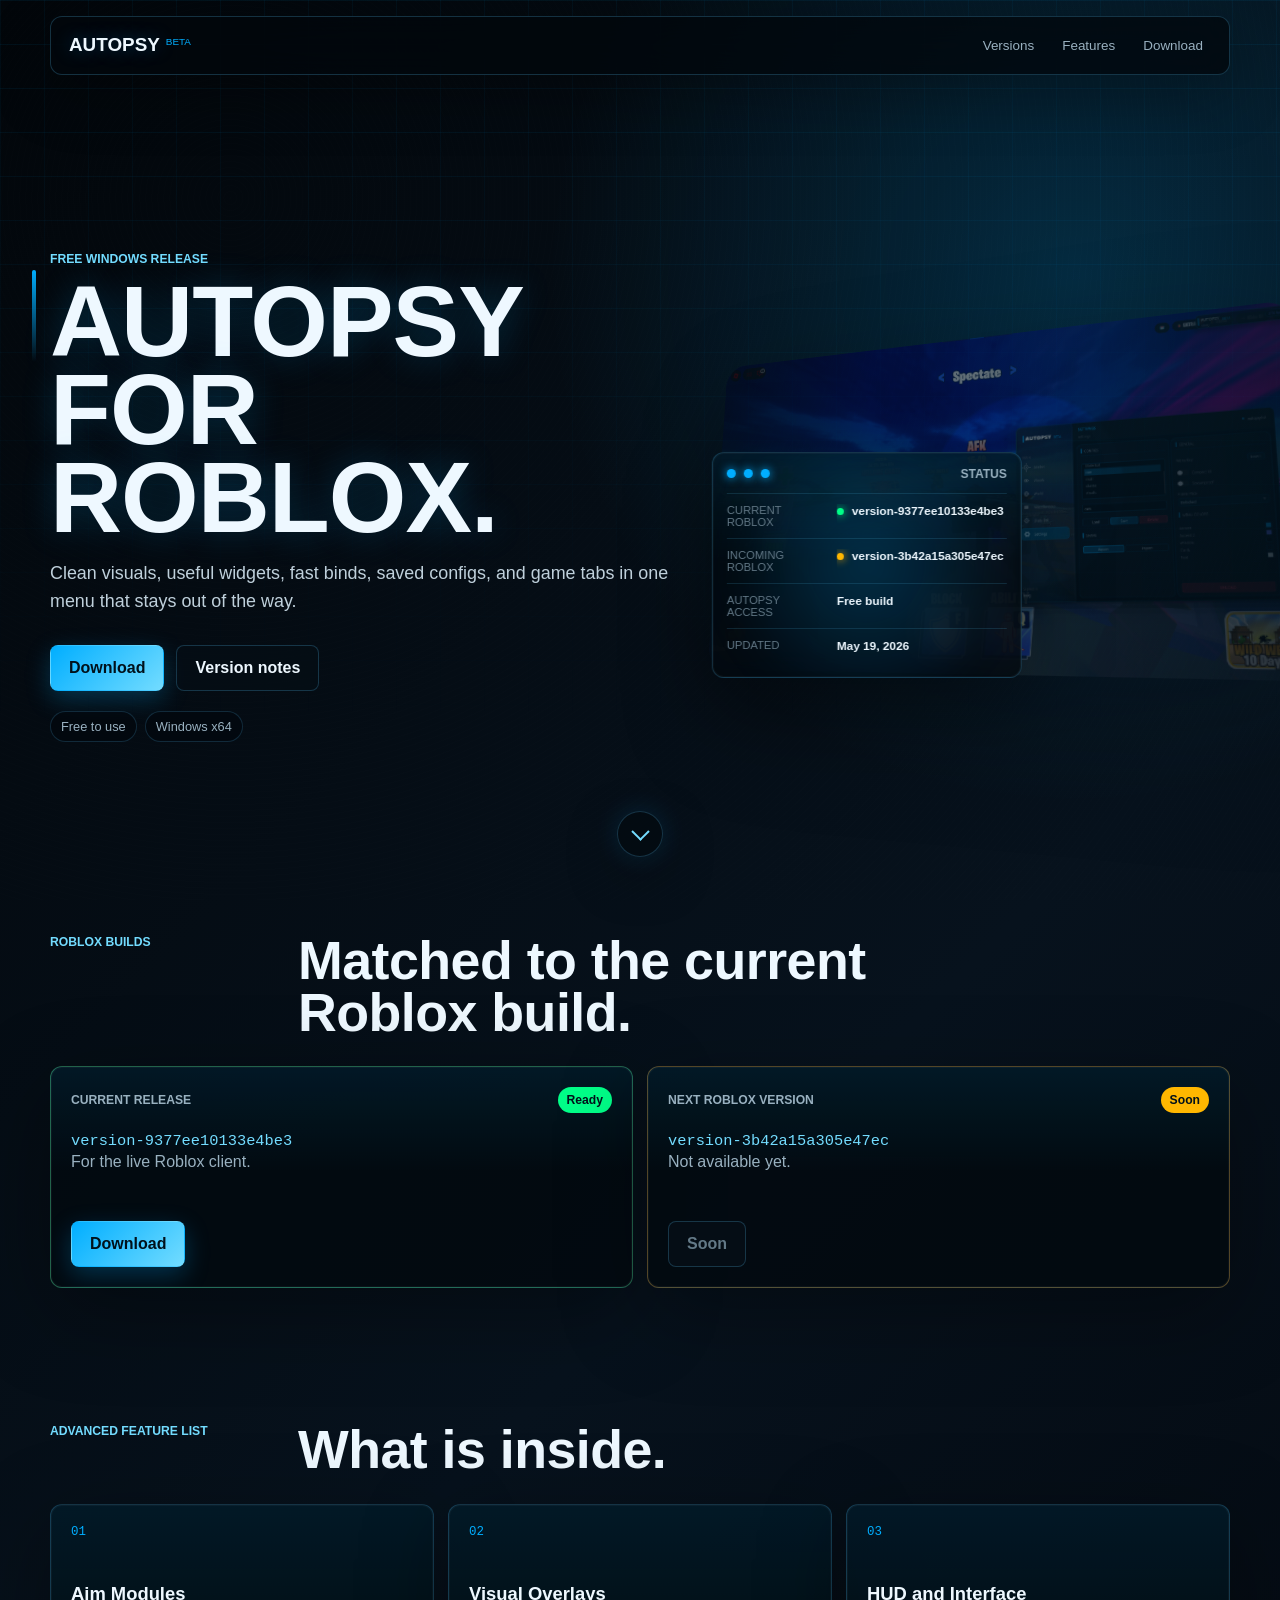
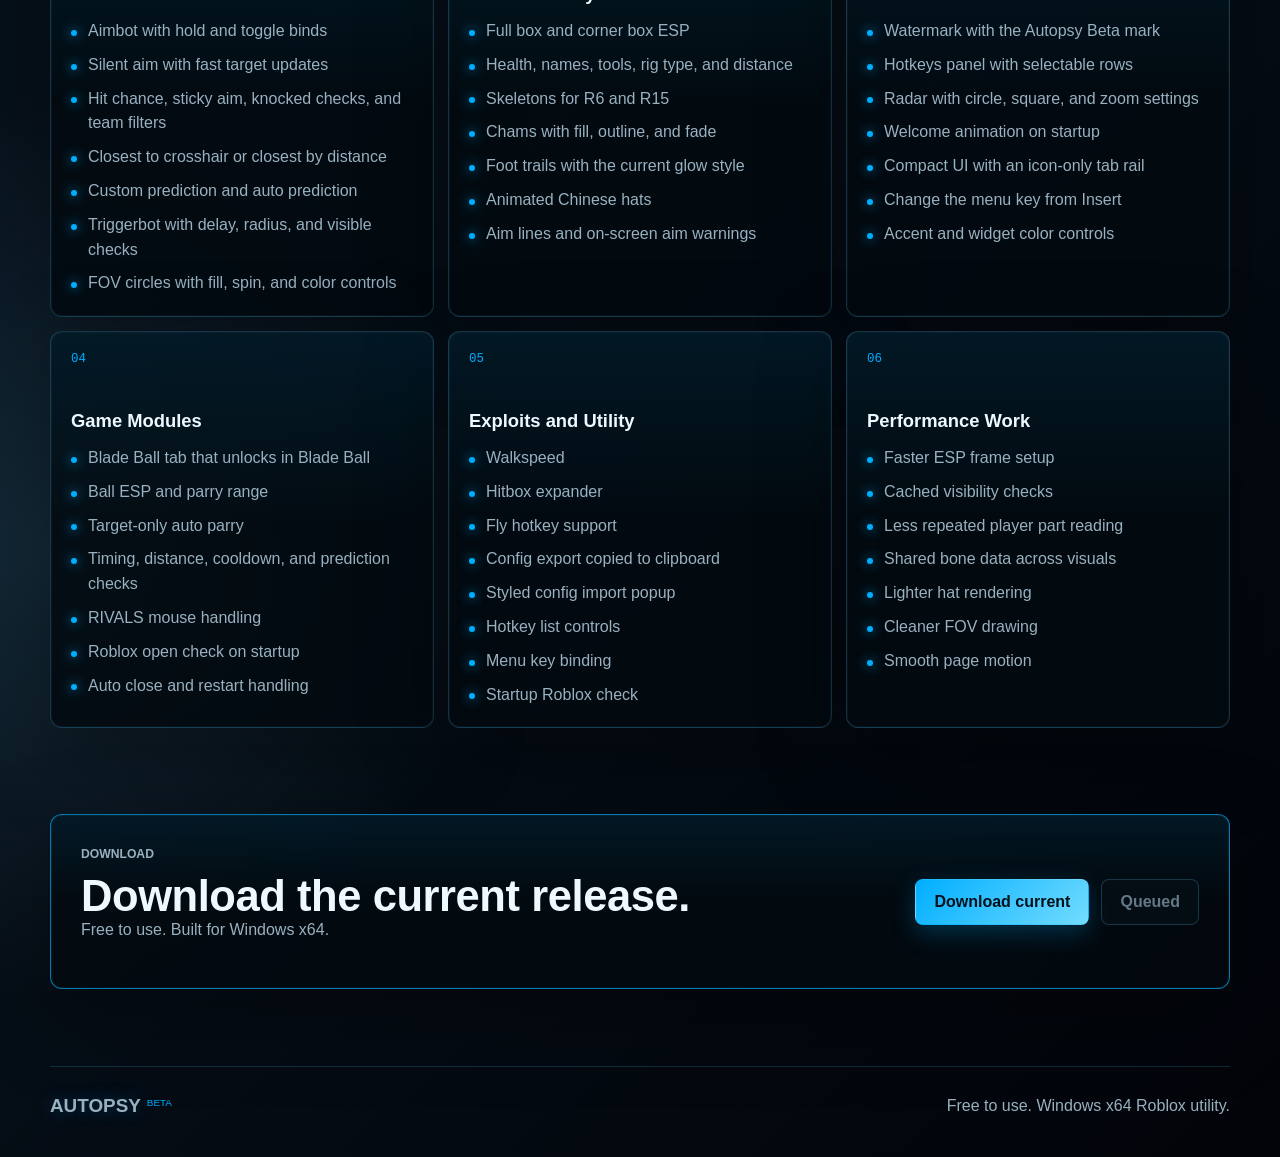
==== index.html @ 2e0f22ae "Add files via upload" ====
<!doctype html>
<html lang="en">
<head>
  <meta charset="utf-8">
  <meta name="viewport" content="width=device-width, initial-scale=1">
  <meta name="description" content="Autopsy Beta is a free Windows Roblox tool with visuals, HUD widgets, aim settings, configs, hotkeys, and game tabs.">
  <title>Autopsy Beta</title>
  <link rel="stylesheet" href="style.css">
</head>
<body>
  <div class="scene-grid" aria-hidden="true"></div>
  <div class="grain" aria-hidden="true"></div>

  <header class="site-header">
    <a class="brand" href="#top" aria-label="Autopsy home">
      <span class="brand-main">AUTOPSY</span>
      <span class="brand-beta">BETA</span>
    </a>
    <nav aria-label="Primary navigation">
      <a href="#versions">Versions</a>
      <a href="#features">Features</a>
      <a href="#versions">Download</a>
    </nav>
  </header>

  <main id="top">
    <section class="hero">
      <div class="hero-copy reveal">
        <p class="eyebrow">free windows release</p>
        <h1>Autopsy for Roblox.</h1>
        <p class="lead">
          Clean visuals, useful widgets, fast binds, saved configs, and game tabs
          in one menu that stays out of the way.
        </p>
        <div class="hero-actions" id="download">
          <a class="button primary" href="#versions">Download</a>
          <a class="button ghost" href="#versions">Version notes</a>
        </div>
        <div class="micro-stats" aria-label="Highlights">
          <span>Free to use</span>
          <span>Windows x64</span>
        </div>
      </div>

      <div class="hero-stage reveal">
        <div class="screenshot-card" aria-hidden="true"></div>

        <aside class="console" aria-label="Autopsy status">
          <div class="console-top">
            <span></span><span></span><span></span>
            <strong>status</strong>
          </div>

          <dl class="status-list">
            <div>
              <dt>Current Roblox</dt>
              <dd id="liveHash">version-9377ee10133e4be3</dd>
            </div>
            <div>
              <dt>Incoming Roblox</dt>
              <dd id="incomingHash">version-3b42a15a305e47ec</dd>
            </div>
            <div>
              <dt>Autopsy access</dt>
              <dd>Free build</dd>
            </div>
            <div>
              <dt>Updated</dt>
              <dd id="updatedAt">May 19, 2026</dd>
            </div>
          </dl>
        </aside>
      </div>
      <a class="scroll-cue" href="#features" aria-label="Scroll to features">
        <span></span>
      </a>
    </section>

    <section class="version-section reveal" id="versions" aria-labelledby="version-title">
      <div class="section-kicker">
        <p class="eyebrow">roblox builds</p>
        <h2 id="version-title">Matched to the current Roblox build.</h2>
      </div>
      <div class="version-grid" id="versionGrid" aria-live="polite"></div>
    </section>

    <section class="feature-section" id="features" aria-labelledby="features-title">
      <div class="section-kicker reveal">
        <p class="eyebrow">advanced feature list</p>
        <h2 id="features-title">What is inside.</h2>
      </div>
      <div class="feature-matrix" id="featureMatrix"></div>
    </section>

    <section class="download-panel reveal">
      <div>
        <p class="eyebrow">download</p>
        <h2>Download the current release.</h2>
        <p>
          Free to use. Built for Windows x64.
        </p>
      </div>
      <div class="download-actions">
        <a class="button primary" data-download="live" href="/downloads/version-9377ee10133e4be3" download>Download current</a>
        <a class="button disabled" data-download="incoming" href="/downloads/version-3b42a15a305e47ec.exe" aria-disabled="true">Queued</a>
      </div>
    </section>
  </main>

  <footer>
    <span><strong>AUTOPSY</strong> <small>BETA</small></span>
    <span>Free to use. Windows x64 Roblox utility.</span>
  </footer>

  <script src="script.js"></script>
</body>
</html>
---- style.css ----
:root {
  --bg: #02060a;
  --panel: rgba(3, 10, 16, 0.86);
  --panel-strong: rgba(4, 13, 22, 0.96);
  --panel-soft: rgba(8, 20, 31, 0.68);
  --line: rgba(87, 201, 255, 0.22);
  --line-strong: rgba(0, 174, 255, 0.68);
  --text: #eef8ff;
  --muted: #99b1c0;
  --dim: #637987;
  --accent: #00aeff;
  --accent-hot: #73dcff;
  --success: #00ff88;
  --warning: #ffb700;
  --shadow: rgba(0, 174, 255, 0.35);
  --font: "Trebuchet MS", "Segoe UI", sans-serif;
  --mono: Consolas, "Courier New", monospace;
  --max: 1180px;
  --radius: 12px;
  --ease: cubic-bezier(0.16, 1, 0.3, 1);
  --ease-spring: cubic-bezier(0.34, 1.56, 0.64, 1);
}

* {
  box-sizing: border-box;
}

html {
  scroll-behavior: smooth;
  scrollbar-width: thin;
  scrollbar-color: var(--panel-soft) var(--bg);
}

/* Custom scrollbar */
::-webkit-scrollbar {
  width: 10px;
  height: 10px;
}

::-webkit-scrollbar-track {
  background: var(--bg);
  border-left: 1px solid var(--line);
}

::-webkit-scrollbar-thumb {
  background: var(--panel-soft);
  border: 2px solid var(--bg);
  border-radius: 999px;
  transition: background 0.3s var(--ease);
}

::-webkit-scrollbar-thumb:hover {
  background: var(--accent);
}

body {
  min-height: 100vh;
  margin: 0;
  color: var(--text);
  background:
    radial-gradient(circle at 84% 10%, rgba(0, 174, 255, 0.18), transparent 33rem),
    radial-gradient(circle at 4% 78%, rgba(115, 220, 255, 0.12), transparent 28rem),
  linear-gradient(135deg, #02060a 0%, #07121d 48%, #020409 100%);
  font-family: var(--font);
  overflow-x: hidden;
  opacity: 0;
  transition: opacity .7s var(--ease);
}

body.loaded {
  opacity: 1;
}

.scene-grid,
.grain {
  position: fixed;
  inset: 0;
  pointer-events: none;
}

.scene-grid {
  background-image:
    linear-gradient(rgba(0, 174, 255, 0.07) 1px, transparent 1px),
    linear-gradient(90deg, rgba(0, 174, 255, 0.05) 1px, transparent 1px);
  background-size: 44px 44px;
  mask-image: linear-gradient(to bottom, black, transparent 82%);
}

.grain {
  opacity: 0.16;
  background-image: repeating-radial-gradient(circle at 18% 22%, rgba(255,255,255,.12) 0 1px, transparent 1px 6px);
  mix-blend-mode: overlay;
}

a {
  color: inherit;
  text-decoration: none;
}

.site-header {
  position: sticky;
  top: 14px;
  z-index: 20;
  display: flex;
  align-items: center;
  justify-content: space-between;
  width: min(var(--max), calc(100% - 32px));
  margin: 16px auto 0;
  padding: 12px 14px 12px 18px;
  border: 1px solid var(--line);
  border-radius: var(--radius);
  background: rgba(2, 7, 12, 0.78);
  backdrop-filter: blur(18px);
  box-shadow: 0 18px 60px rgba(0, 0, 0, 0.30);
  opacity: 0;
  transform: translate3d(0, -10px, 0);
  animation: pageDrop .7s var(--ease) .08s forwards;
  will-change: transform, opacity;
  transition: padding 0.3s var(--ease), background 0.3s var(--ease), border-color 0.3s var(--ease), box-shadow 0.3s var(--ease);
}

.site-header.scrolled {
  background: rgba(2, 7, 12, 0.94);
  border-color: rgba(0, 174, 255, 0.38);
  box-shadow: 0 8px 32px rgba(0, 0, 0, 0.5), 0 0 15px rgba(0, 174, 255, 0.1);
  padding: 8px 14px 8px 18px;
}

.brand,
.console-logo,
footer span:first-child {
  display: inline-flex;
  align-items: flex-start;
  gap: 6px;
  font-weight: 900;
}

.brand-main,
footer strong {
  font-size: 1.18rem;
  line-height: 1;
  letter-spacing: 0;
  text-shadow: 0 0 18px rgba(0, 174, 255, 0.34);
}

.brand-beta,
footer small {
  color: var(--accent);
  font-size: 0.62rem;
  font-weight: 500;
  line-height: 0.9;
  transform: translateY(2px);
}

nav {
  display: flex;
  gap: 4px;
}

nav a {
  color: var(--muted);
  padding: 9px 12px;
  border-radius: 8px;
  font-size: 0.84rem;
  transition: color .18s ease, background .18s ease;
}

nav a:hover {
  color: var(--text);
  background: rgba(0, 174, 255, 0.11);
}

main {
  width: min(var(--max), calc(100% - 32px));
  margin: 0 auto;
}

.hero {
  min-height: calc(100vh - 90px);
  display: grid;
  grid-template-columns: 1.15fr 0.85fr;
  gap: clamp(24px, 4vw, 48px);
  align-items: center;
  padding: clamp(38px, 6vw, 70px) 0 36px;
  position: relative;
}

.hero-copy {
  position: relative;
  z-index: 5;
}

.hero-copy::before {
  content: "";
  position: absolute;
  left: -18px;
  top: 18px;
  width: 4px;
  height: 92px;
  border-radius: 4px;
  background: linear-gradient(var(--accent), transparent);
}

.eyebrow {
  margin: 0 0 12px;
  color: var(--accent-hot);
  font-size: 0.76rem;
  font-weight: 800;
  text-transform: uppercase;
}

h1,
h2,
h3,
p {
  margin-top: 0;
}

h1 {
  max-width: 850px;
  margin-bottom: 18px;
  font-size: clamp(2.8rem, 7.8vw, 7.5rem);
  line-height: 0.88;
  letter-spacing: -0.01em;
  text-transform: uppercase;
  text-shadow: 0 0 34px rgba(0, 174, 255, 0.22);
}

h2 {
  max-width: 760px;
  margin-bottom: 0;
  font-size: clamp(1.8rem, 4.2vw, 3.8rem);
  line-height: 0.96;
  letter-spacing: -0.01em;
}

h3 {
  margin-bottom: 14px;
  font-size: 1.15rem;
}

.lead {
  max-width: 650px;
  color: #bfd0db;
  font-size: clamp(1rem, 1.4vw, 1.25rem);
  line-height: 1.56;
}

.hero-actions,
.download-actions {
  display: flex;
  flex-wrap: wrap;
  gap: 12px;
}

.hero-actions {
  margin-top: 30px;
}

.button {
  display: inline-flex;
  align-items: center;
  justify-content: center;
  min-height: 46px;
  padding: 0 18px;
  border: 1px solid var(--line);
  border-radius: 8px;
  font-weight: 900;
  white-space: nowrap;
  transition: transform 0.25s var(--ease), border-color 0.25s var(--ease), background 0.25s var(--ease), box-shadow 0.25s var(--ease);
}

.button:hover {
  transform: translateY(-3px) scale(1.02);
}

.button:active {
  transform: translateY(-1px) scale(0.98);
}

.button.primary {
  color: #00111b;
  background: linear-gradient(135deg, var(--accent), var(--accent-hot));
  border-color: transparent;
  box-shadow: 0 8px 24px rgba(0, 174, 255, 0.25);
}

.button.primary:hover {
  box-shadow: 0 12px 30px rgba(0, 174, 255, 0.45);
}

.button.ghost {
  color: var(--text);
  background: rgba(5, 14, 22, 0.66);
}

.button.ghost:hover {
  background: rgba(0, 174, 255, 0.12);
  border-color: var(--line-strong);
}

.button.disabled {
  color: var(--dim);
  background: rgba(8, 16, 24, 0.74);
  cursor: not-allowed;
  pointer-events: none;
}

.micro-stats {
  display: flex;
  flex-wrap: wrap;
  gap: 8px;
  margin-top: 20px;
}

.micro-stats span {
  padding: 7px 10px;
  border: 1px solid rgba(87, 201, 255, 0.18);
  border-radius: 999px;
  color: var(--muted);
  background: rgba(2, 8, 14, 0.62);
  font-size: 0.8rem;
}

.console,
.version-card,
.feature-card,
.download-panel {
  border: 1px solid var(--line);
  border-radius: var(--radius);
  background:
    linear-gradient(180deg, rgba(0, 174, 255, 0.09), transparent 48%),
    var(--panel);
  box-shadow: 0 24px 86px rgba(0, 0, 0, 0.34), inset 0 0 0 1px rgba(255,255,255,.035);
  position: relative;
  overflow: hidden;
}

.console::after,
.version-card::after,
.feature-card::after,
.download-panel::after {
  content: "";
  position: absolute;
  inset: 0;
  pointer-events: none;
  background: linear-gradient(115deg, transparent 0%, rgba(115, 220, 255, .11) 42%, transparent 58%);
  transform: translateX(-120%);
  transition: transform .9s var(--ease);
}

.console:hover::after,
.version-card:hover::after,
.feature-card:hover::after,
.download-panel:hover::after {
  transform: translateX(120%);
}

.download-panel:hover {
  border-color: var(--line-strong);
  transform: translate3d(0, -3px, 0);
}

.hero-stage {
  position: relative;
  width: min(100%, 680px);
  aspect-ratio: 16 / 9;
  min-height: 0;
  justify-self: end;
  display: grid;
  place-items: center;
  perspective: 1500px;
}

.screenshot-card {
  position: absolute;
  width: 125%;
  height: 125%;
  left: -20%;
  top: -12.5%;
  border-radius: 24px;
  overflow: hidden;
  background:
    linear-gradient(90deg, rgba(2, 8, 14, .38), rgba(2, 8, 14, .06), rgba(2, 8, 14, .54)),
    url("preview.png") center / cover no-repeat;
  box-shadow: 0 34px 110px rgba(0, 0, 0, .38);
  opacity: 0.58;
  filter: saturate(1.05) contrast(1.02);
  transform: perspective(1500px) rotateY(-18deg) rotateX(10deg) rotateZ(-3deg) translate3d(4%, 1%, 0);
  transition: transform 0.8s var(--ease), opacity 0.8s var(--ease), filter 0.8s var(--ease);
}

.hero-stage:hover .screenshot-card {
  transform: perspective(1500px) rotateY(-14deg) rotateX(7deg) rotateZ(-2deg) translate3d(5%, 0, 0) scale(1.03);
  opacity: 0.88;
  filter: saturate(1.15) contrast(1.08);
}

.screenshot-card::before {
  content: "";
  position: absolute;
  inset: 0;
  background:
    linear-gradient(90deg, rgba(2, 8, 14, .60), transparent 30%, rgba(2, 8, 14, .30)),
    radial-gradient(circle at 58% 48%, transparent 0 24%, rgba(0, 0, 0, .20) 25% 100%);
}

.console {
  position: relative;
  z-index: 2;
  padding: 14px;
  width: min(310px, 85%);
  backdrop-filter: blur(14px);
  align-self: end;
  justify-self: start;
  transform: translate3d(-12%, 45px, 0);
  transition: border-color 0.3s var(--ease), transform 0.3s var(--ease), box-shadow 0.3s var(--ease);
}

.console:hover {
  border-color: var(--line-strong);
  transform: translate3d(-12%, 39px, 0) scale(1.01);
  box-shadow: 0 28px 90px rgba(0, 174, 255, 0.15), inset 0 0 0 1px rgba(255,255,255,.05);
}

.console::before {
  content: "";
  position: absolute;
  inset: -26px;
  z-index: -1;
  border-radius: 28px;
  background: radial-gradient(circle, rgba(0, 174, 255, 0.22), transparent 64%);
  filter: blur(20px);
}

.console-top {
  display: flex;
  align-items: center;
  gap: 8px;
  margin-bottom: 12px;
}

.console-top span {
  width: 9px;
  height: 9px;
  border-radius: 50%;
  background: var(--accent);
  box-shadow: 0 0 10px var(--accent);
}

.console-top span:nth-child(1) {
  animation: ledPulse 2s infinite ease-in-out;
}
.console-top span:nth-child(2) {
  animation: ledPulse 2s infinite ease-in-out 0.3s;
}
.console-top span:nth-child(3) {
  animation: ledPulse 2s infinite ease-in-out 0.6s;
}

@keyframes ledPulse {
  0%, 100% {
    opacity: 0.4;
    box-shadow: 0 0 4px var(--accent);
  }
  50% {
    opacity: 1;
    box-shadow: 0 0 12px var(--accent);
  }
}

#liveHash::before {
  content: "";
  display: inline-block;
  width: 7px;
  height: 7px;
  margin-right: 8px;
  border-radius: 50%;
  background: var(--success);
  box-shadow: 0 0 8px var(--success);
  vertical-align: middle;
  animation: successPulse 1.6s infinite ease-in-out;
}

@keyframes successPulse {
  0%, 100% {
    opacity: 0.5;
    transform: scale(0.9);
  }
  50% {
    opacity: 1;
    transform: scale(1.2);
  }
}

#incomingHash::before {
  content: "";
  display: inline-block;
  width: 7px;
  height: 7px;
  margin-right: 8px;
  border-radius: 50%;
  background: var(--warning);
  box-shadow: 0 0 8px var(--warning);
  vertical-align: middle;
  animation: warningPulse 2s infinite ease-in-out;
}

@keyframes warningPulse {
  0%, 100% {
    opacity: 0.6;
    transform: scale(0.95);
  }
  50% {
    opacity: 1;
    transform: scale(1.1);
  }
}

.console-top strong {
  margin-left: auto;
  color: var(--muted);
  font-size: 0.75rem;
  text-transform: uppercase;
}

.console-logo {
  margin-bottom: 18px;
  transform: scale(1.35);
  transform-origin: left top;
}

.status-list {
  margin: 0;
}

.status-list div {
  display: grid;
  grid-template-columns: 100px minmax(0, 1fr);
  gap: 10px;
  padding: 10px 0;
  border-top: 1px solid rgba(87, 201, 255, 0.14);
}

dt {
  color: var(--dim);
  font-size: 0.70rem;
  text-transform: uppercase;
}

dd {
  min-width: 0;
  margin: 0;
  color: var(--text);
  font-weight: 800;
  font-size: 0.74rem;
  overflow: hidden;
  text-overflow: ellipsis;
  white-space: nowrap;
}

.section-kicker {
  display: grid;
  grid-template-columns: 220px minmax(0, 1fr);
  gap: 28px;
  align-items: start;
  margin-bottom: 28px;
}

.version-section,
.feature-section {
  scroll-margin-top: 110px;
  padding: 50px 0 86px;
}

.scroll-cue {
  position: absolute;
  left: 50%;
  bottom: 28px;
  z-index: 4;
  width: 46px;
  height: 46px;
  display: grid;
  place-items: center;
  border: 1px solid var(--line);
  border-radius: 999px;
  background: rgba(3, 10, 16, .72);
  box-shadow: 0 18px 52px rgba(0, 0, 0, .34), 0 0 28px rgba(0, 174, 255, .16);
  transform: translate3d(-50%, 0, 0);
  transition: transform 0.4s var(--ease), border-color 0.25s var(--ease), background 0.25s var(--ease), opacity 0.4s var(--ease), visibility 0.4s var(--ease);
  animation: cueFloat 1.8s var(--ease) infinite;
}

.scroll-cue.hidden {
  opacity: 0;
  visibility: hidden;
  transform: translate3d(-50%, 20px, 0);
  pointer-events: none;
}

.scroll-cue:hover {
  border-color: var(--line-strong);
  background: rgba(0, 174, 255, .12);
}

.scroll-cue span {
  width: 13px;
  height: 13px;
  border-right: 2px solid var(--accent-hot);
  border-bottom: 2px solid var(--accent-hot);
  transform: rotate(45deg) translate(-2px, -2px);
}

.version-grid {
  display: grid;
  grid-template-columns: repeat(2, minmax(0, 1fr));
  gap: 14px;
}

.version-card {
  min-width: 0;
  padding: 20px;
}

.version-card.is-live {
  border-color: rgba(93, 255, 177, 0.36);
}

.version-card.is-pending {
  border-color: rgba(255, 200, 87, 0.32);
}

.version-head {
  display: flex;
  align-items: center;
  justify-content: space-between;
  gap: 12px;
  margin-bottom: 18px;
}

.version-head span {
  color: var(--muted);
  text-transform: uppercase;
  font-size: 0.76rem;
  font-weight: 800;
}

.version-head strong {
  padding: 6px 9px;
  border-radius: 999px;
  color: #00111b;
  background: var(--success);
  font-size: 0.76rem;
}

.is-pending .version-head strong {
  background: var(--warning);
}

code {
  display: inline-block;
  max-width: 100%;
  color: var(--accent-hot);
  font-family: var(--mono);
  font-size: clamp(0.78rem, 1.4vw, 0.96rem);
  overflow-wrap: anywhere;
}

.version-card p,
.feature-card li,
.download-panel p {
  color: var(--muted);
  line-height: 1.55;
}

.version-card .button {
  margin-top: 30px;
}

.feature-matrix {
  display: grid;
  grid-template-columns: repeat(3, minmax(0, 1fr));
  gap: 14px;
}

.feature-card {
  min-height: 360px;
  padding: 20px;
}

.feature-card:hover,
.version-card:hover {
  border-color: var(--line-strong);
  transform: translateY(-8px) scale(1.01);
  background:
    linear-gradient(180deg, rgba(0, 174, 255, 0.14), transparent 52%),
    var(--panel-strong);
  box-shadow: 0 20px 40px rgba(0, 0, 0, 0.4), 0 0 30px rgba(0, 174, 255, 0.12);
  transition: transform 0.3s var(--ease), border-color 0.3s var(--ease), background 0.3s var(--ease), box-shadow 0.3s var(--ease);
}

.card-index {
  display: block;
  margin-bottom: 44px;
  color: var(--accent);
  font-family: var(--mono);
  font-size: 0.78rem;
  transition: color 0.3s var(--ease), transform 0.3s var(--ease);
}

.feature-card:hover .card-index,
.version-card:hover .card-index {
  color: var(--accent-hot);
  transform: scale(1.1) translateX(2px);
}

ul {
  display: grid;
  gap: 9px;
  margin: 0;
  padding: 0;
  list-style: none;
}

li {
  position: relative;
  padding-left: 17px;
  transition: transform 0.25s var(--ease), color 0.25s var(--ease);
}

li:hover {
  transform: translateX(4px);
  color: var(--text);
}

li::before {
  content: "";
  position: absolute;
  left: 0;
  top: 0.68em;
  width: 6px;
  height: 6px;
  border-radius: 50%;
  background: var(--accent);
  box-shadow: 0 0 12px var(--accent);
  transition: background-color 0.25s var(--ease), box-shadow 0.25s var(--ease);
}

li:hover::before {
  background-color: var(--accent-hot);
  box-shadow: 0 0 12px var(--accent-hot);
}

.download-panel {
  display: flex;
  justify-content: space-between;
  gap: 26px;
  align-items: center;
  margin-bottom: 76px;
  padding: clamp(20px, 4vw, 30px);
  border-color: var(--line-strong);
}

.download-panel h2 {
  max-width: 720px;
  font-size: clamp(1.7rem, 3.4vw, 3.2rem);
}

footer {
  display: flex;
  justify-content: space-between;
  gap: 20px;
  width: min(var(--max), calc(100% - 32px));
  margin: 0 auto;
  padding: 30px 0 42px;
  color: var(--muted);
  border-top: 1px solid rgba(87, 201, 255, 0.18);
}

.reveal,
.version-card,
.feature-card {
  opacity: 0;
  transform: translate3d(0, 30px, 0) scale(0.98);
  transition:
    opacity 0.85s var(--ease),
    transform 0.85s var(--ease),
    border-color 0.3s var(--ease),
    background 0.3s var(--ease),
    box-shadow 0.3s var(--ease);
  will-change: transform, opacity;
}

.reveal.is-visible,
.version-card.is-visible,
.feature-card.is-visible {
  opacity: 1;
  transform: translate3d(0, 0, 0) scale(1);
}

@keyframes cueFloat {
  0%, 100% { transform: translate3d(-50%, 0, 0); }
  50% { transform: translate3d(-50%, 8px, 0); }
}

@keyframes pageDrop {
  from {
    opacity: 0;
    transform: translate3d(0, -10px, 0);
  }
  to {
    opacity: 1;
    transform: translate3d(0, 0, 0);
  }
}

@media (prefers-reduced-motion: reduce) {
  html {
    scroll-behavior: auto;
  }

  *,
  *::before,
  *::after {
    transition-duration: .01ms !important;
    animation-duration: .01ms !important;
    animation-iteration-count: 1 !important;
  }
}

@media (max-width: 980px) {
  .site-header {
    flex-direction: row;
    align-items: center;
    padding: 10px 16px;
  }

  .download-panel,
  footer {
    align-items: flex-start;
    flex-direction: column;
  }

  nav {
    width: auto;
    justify-content: flex-end;
    gap: 4px;
  }

  .hero,
  .section-kicker,
  .version-grid {
    grid-template-columns: 1fr;
  }

  .hero {
    min-height: auto;
    gap: 32px;
  }

  .hero-stage {
    justify-self: center;
    width: min(100%, 550px);
    aspect-ratio: auto;
    min-height: 380px;
    margin-top: 30px;
    padding: 20px 0;
  }

  .screenshot-card {
    width: 120%;
    height: 120%;
    left: -15%;
    top: -10%;
    transform: perspective(1500px) rotateY(-12deg) rotateX(8deg) rotateZ(-2deg) translate3d(-1%, 1%, 0);
  }

  .hero-stage:hover .screenshot-card {
    transform: perspective(1500px) rotateY(-8deg) rotateX(5deg) rotateZ(-1deg) translate3d(0%, 0%, 0) scale(1.02);
  }

  .feature-matrix {
    grid-template-columns: repeat(2, minmax(0, 1fr));
  }

  .console {
    align-self: center;
    justify-self: center;
    transform: translate3d(0, 0, 0);
  }

  .console:hover {
    transform: translate3d(0, -6px, 0) scale(1.01);
  }
}

@media (max-width: 660px) {
  main,
  .site-header,
  footer {
    width: min(100% - 22px, var(--max));
  }

  .site-header {
    top: 8px;
    padding: 8px 12px;
  }

  nav a {
    padding: 6px 8px;
    font-size: 0.78rem;
  }

  h1 {
    font-size: clamp(2.4rem, 11vw, 4rem);
  }

  .hero-copy::before {
    left: -11px;
    height: 70px;
  }

  .hero-stage {
    min-height: 320px;
  }

  .screenshot-card {
    width: 110%;
    height: 110%;
    left: -8%;
    top: -5%;
    transform: perspective(1500px) rotateY(-8deg) rotateX(6deg) rotateZ(-1deg) translate3d(0%, 0%, 0);
    opacity: 0.45;
  }

  .hero-stage:hover .screenshot-card {
    transform: perspective(1500px) rotateY(-4deg) rotateX(4deg) rotateZ(0deg) translate3d(0%, 0%, 0) scale(1.02);
    opacity: 0.65;
  }

  .feature-matrix {
    grid-template-columns: 1fr;
  }

  .feature-card {
    min-height: auto;
  }

  .status-list div {
    grid-template-columns: 1fr;
    gap: 5px;
  }

  .button,
  .download-actions,
  .hero-actions {
    width: 100%;
  }

  .download-actions .button,
  .hero-actions .button {
    width: 100%;
  }

  .hero-stage {
    width: 100%;
  }
}
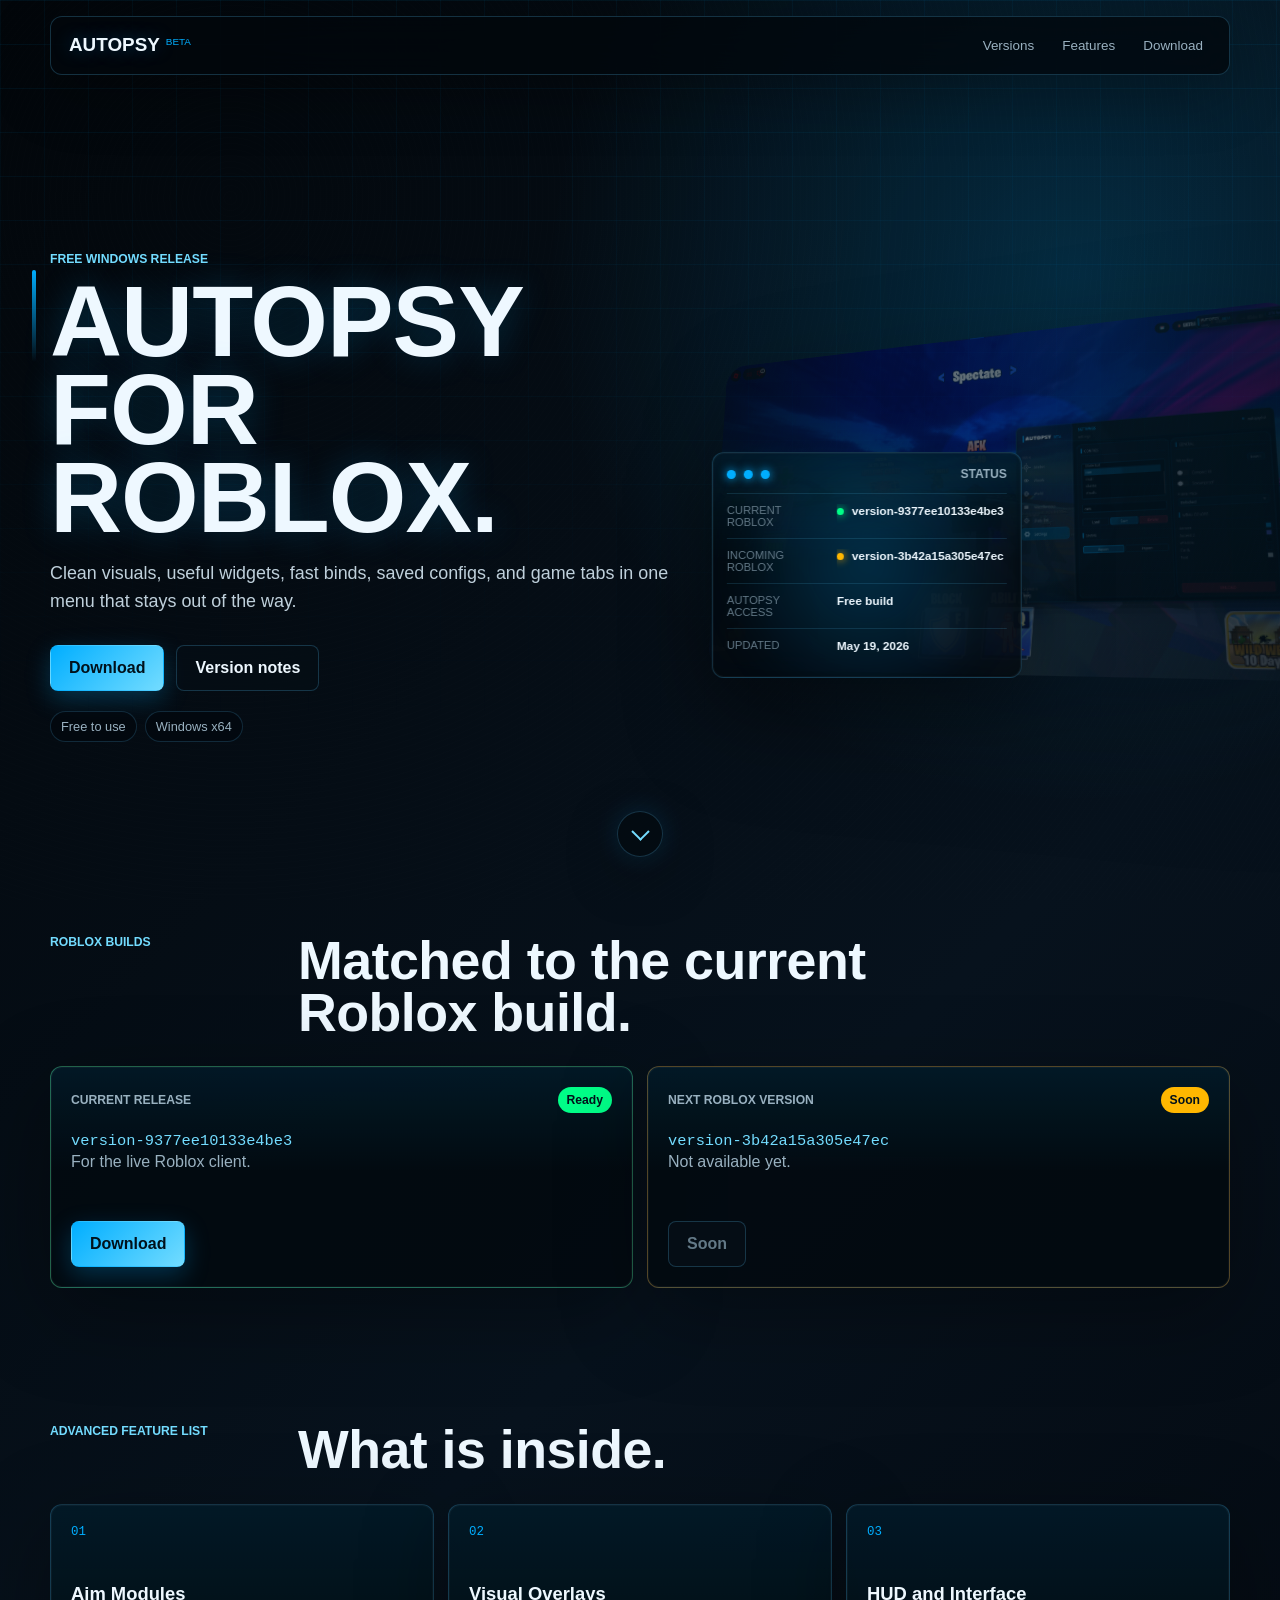
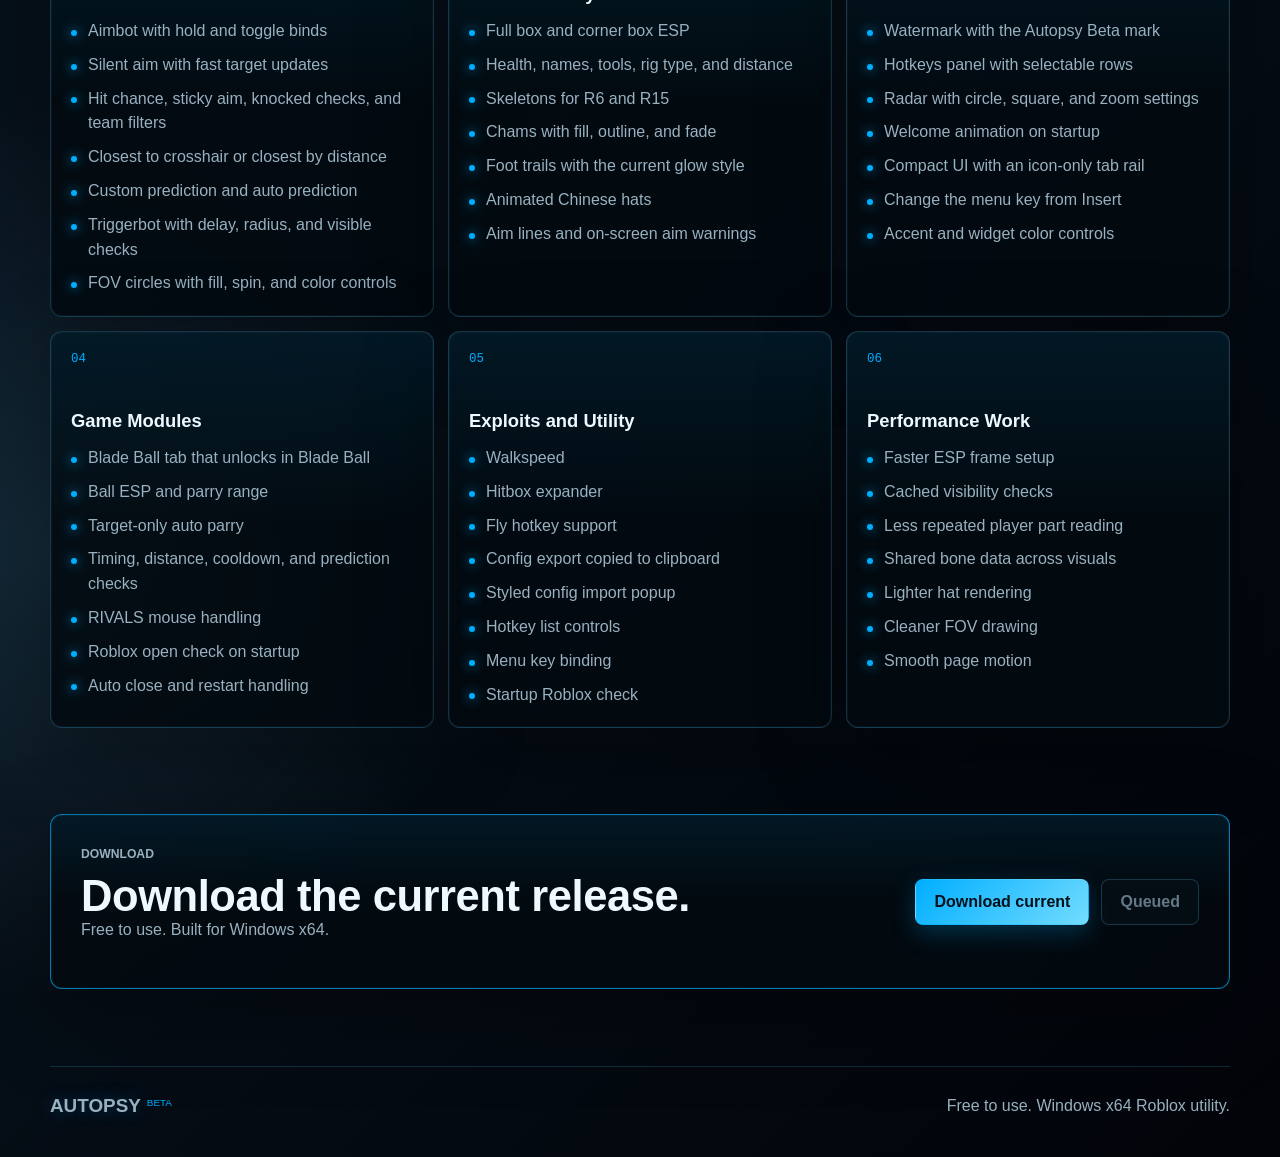
==== commit d56b6c53: "Add files via upload" ====
(no text change in the page or its own stylesheets)
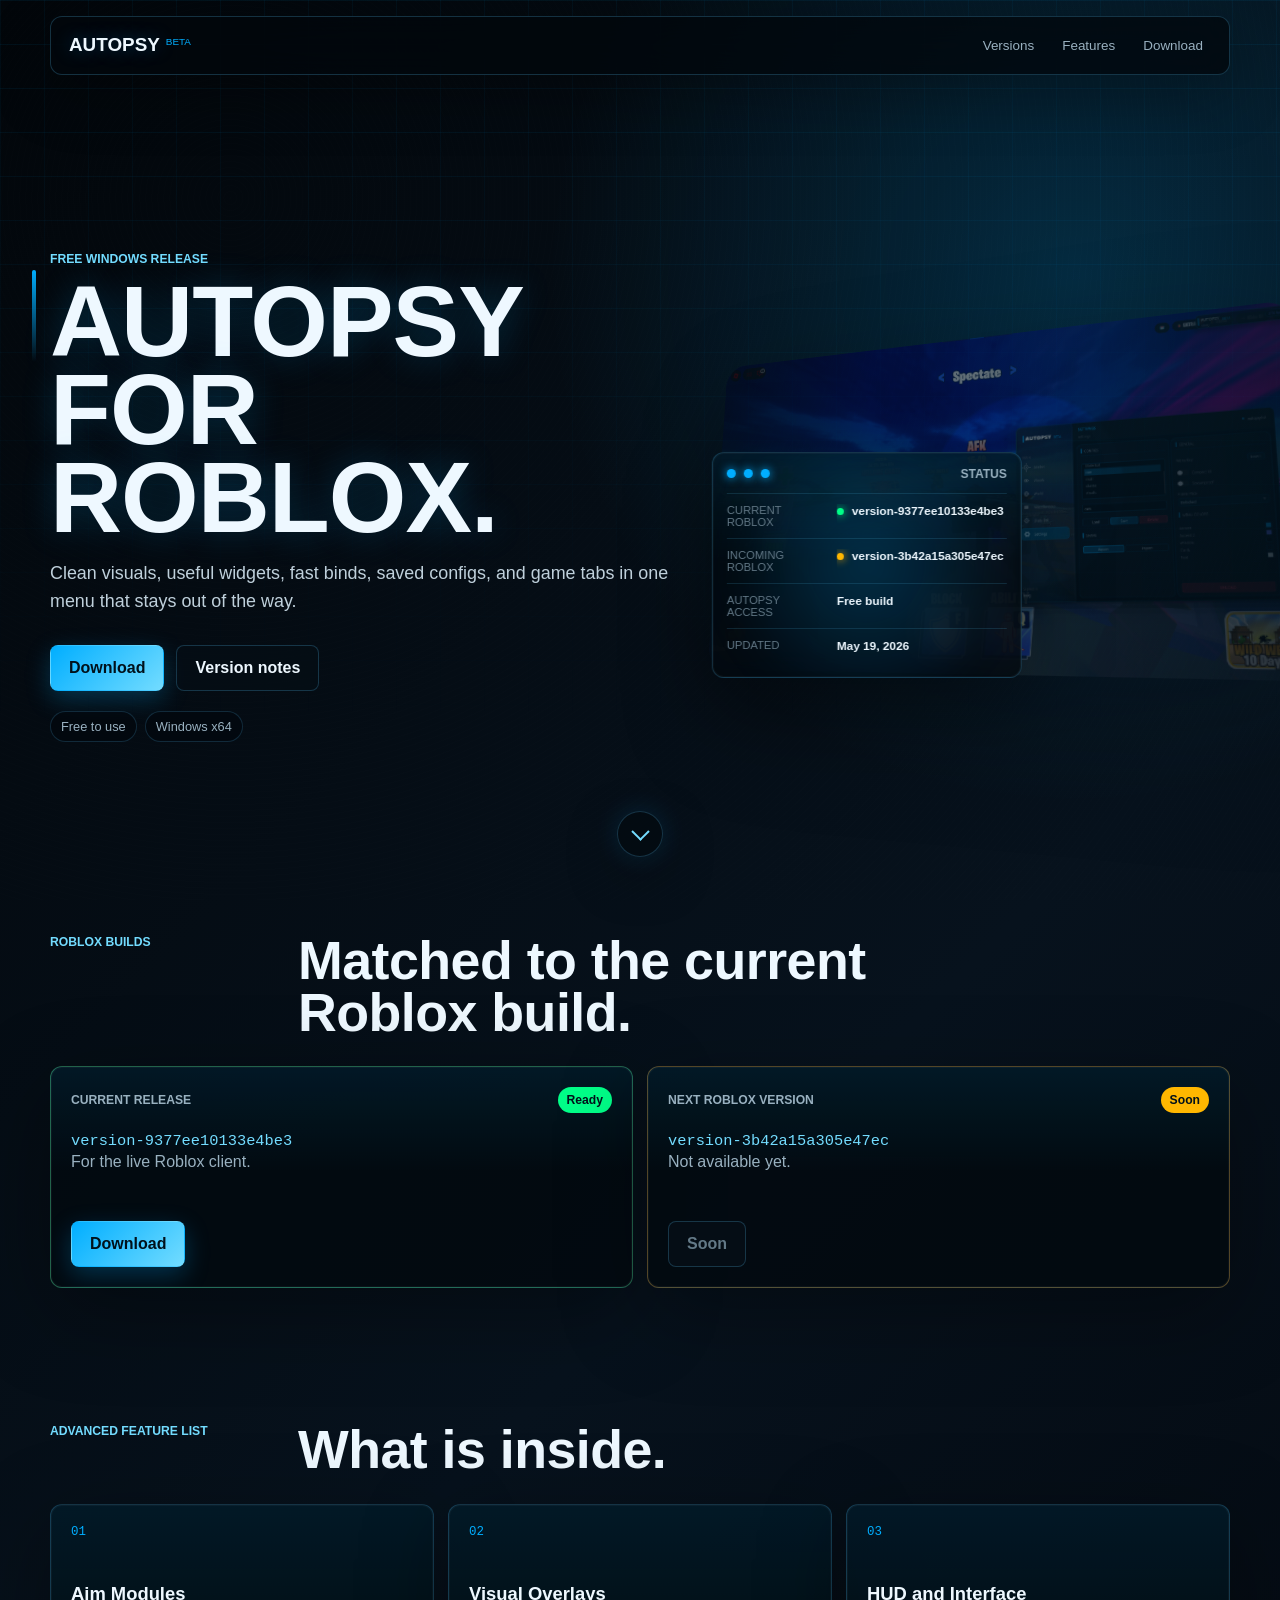
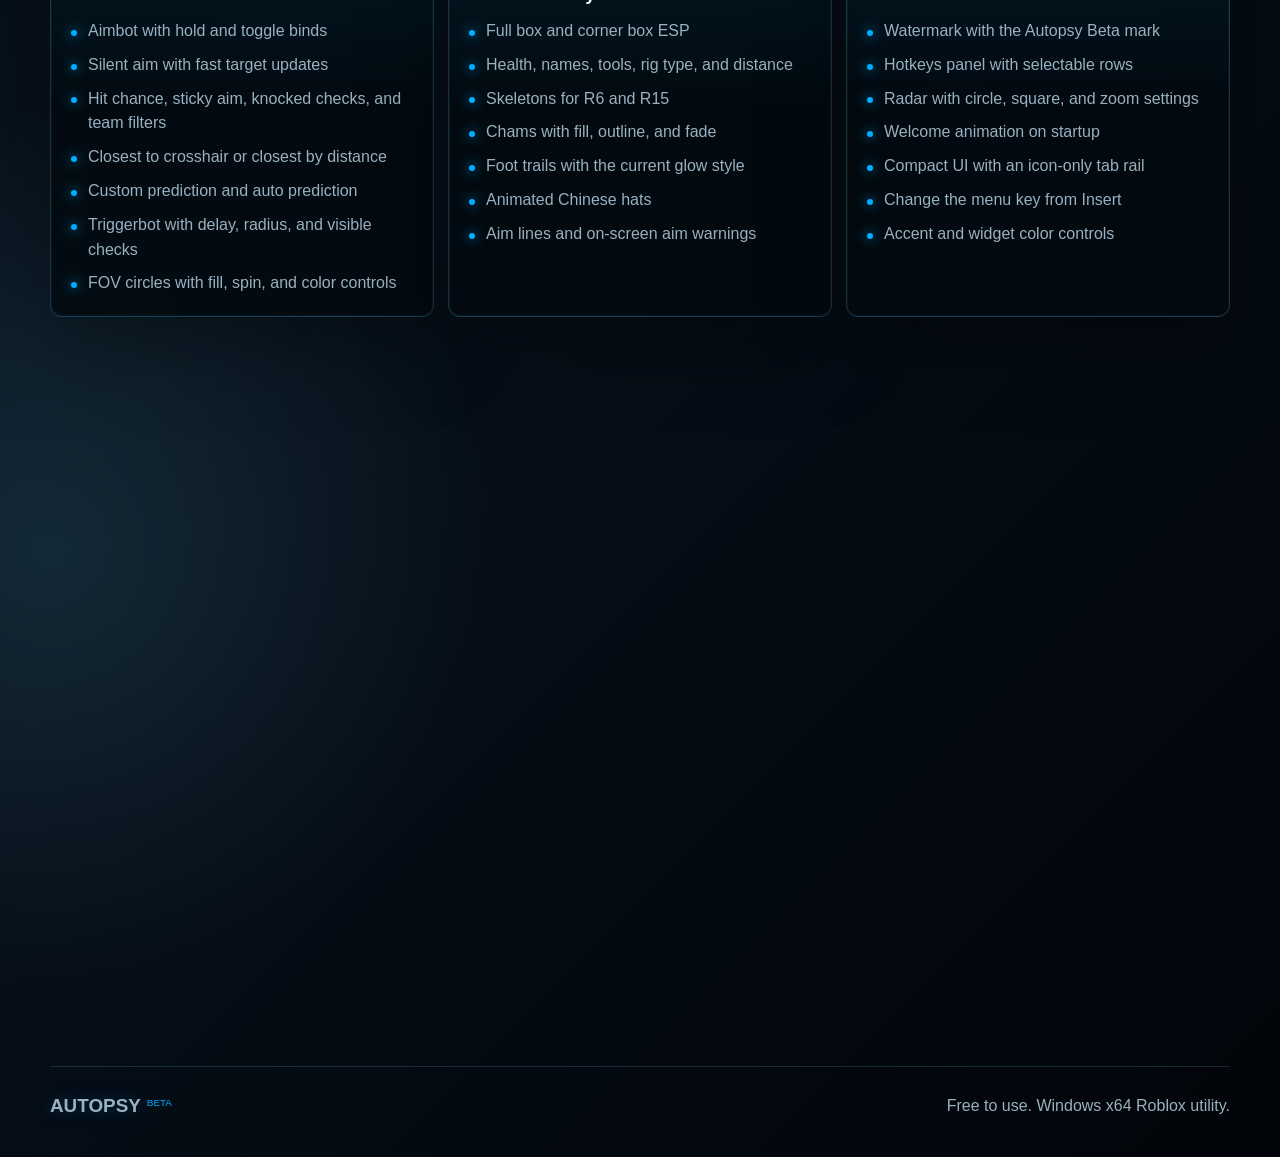
==== commit b03ab07b: "Add files via upload" ====
--- a/index.html
+++ b/index.html
@@ -5,6 +5,8 @@
   <meta name="viewport" content="width=device-width, initial-scale=1">
   <meta name="description" content="Autopsy Beta is a free Windows Roblox tool with visuals, HUD widgets, aim settings, configs, hotkeys, and game tabs.">
   <title>Autopsy Beta</title>
+  <link rel="icon" type="image/png" href="autopsy.png">
+  <link rel="apple-touch-icon" href="autopsy.png">
   <link rel="stylesheet" href="style.css">
 </head>
 <body>
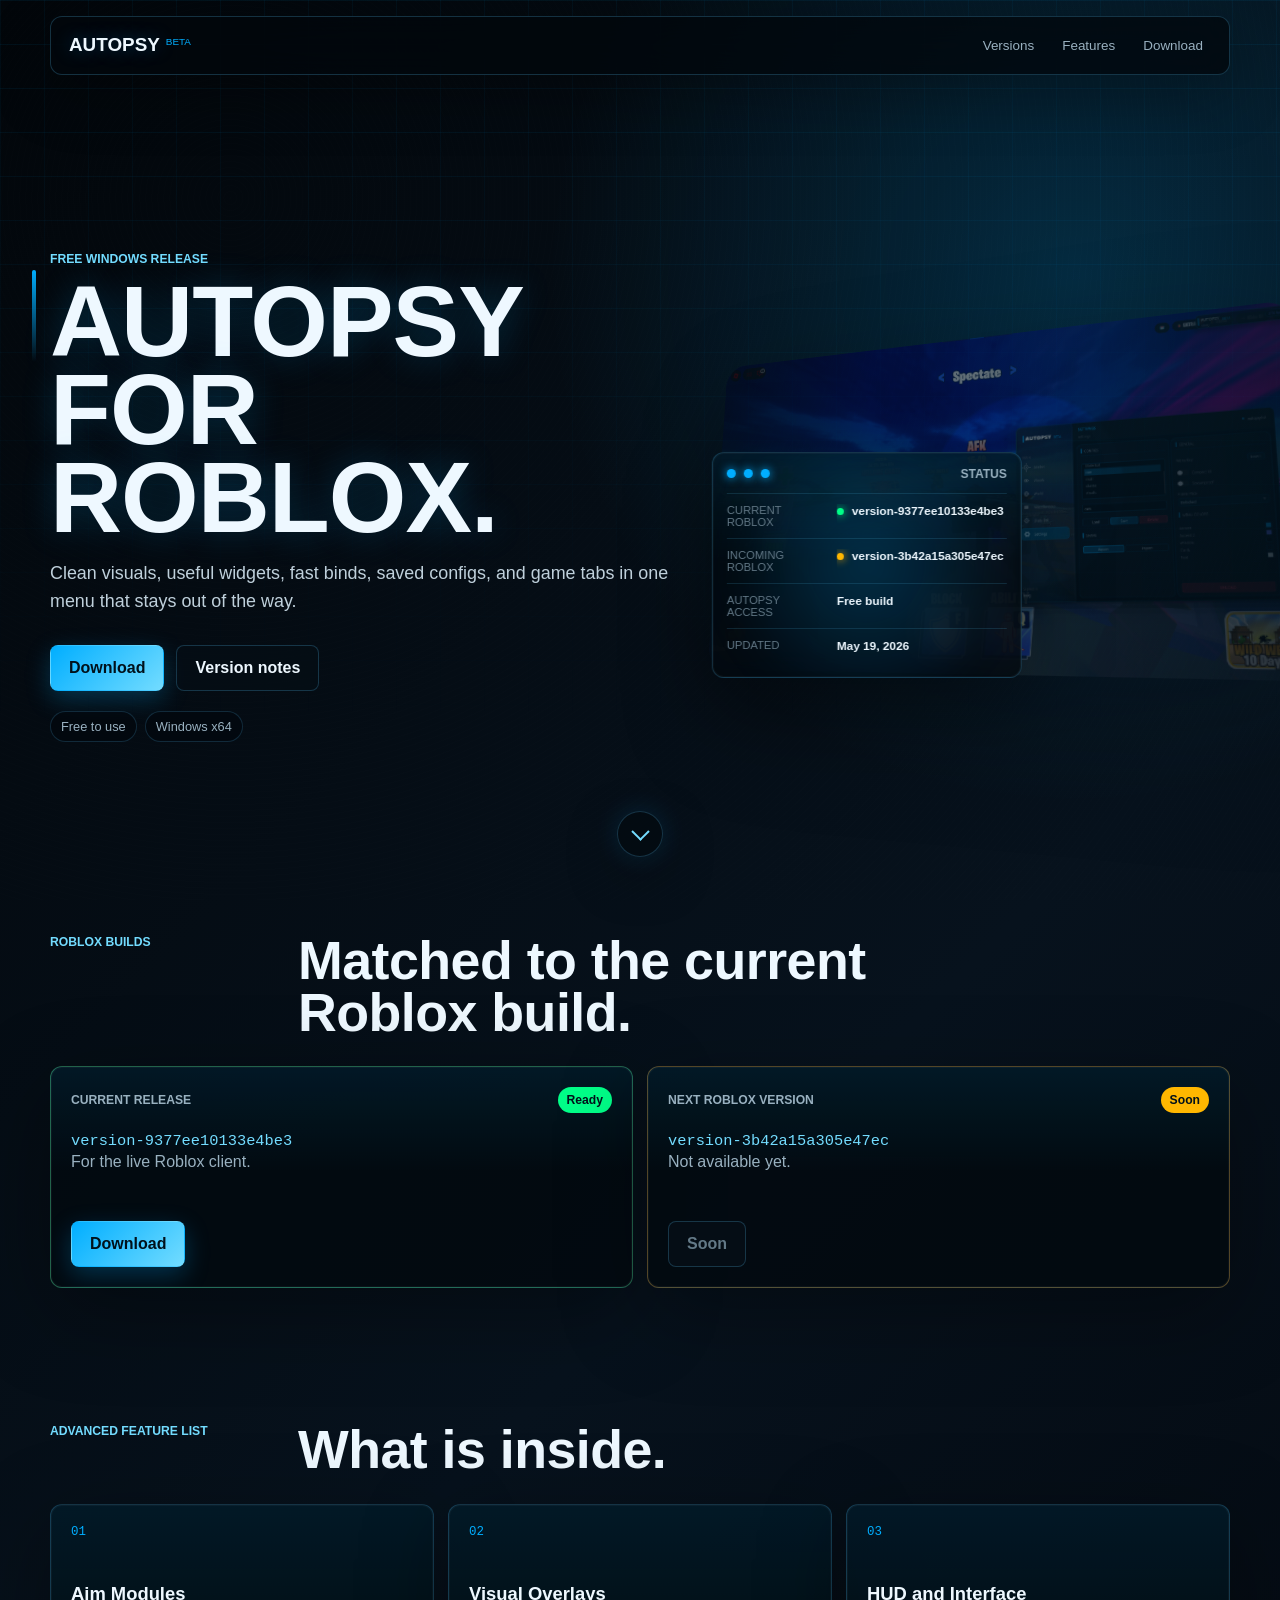
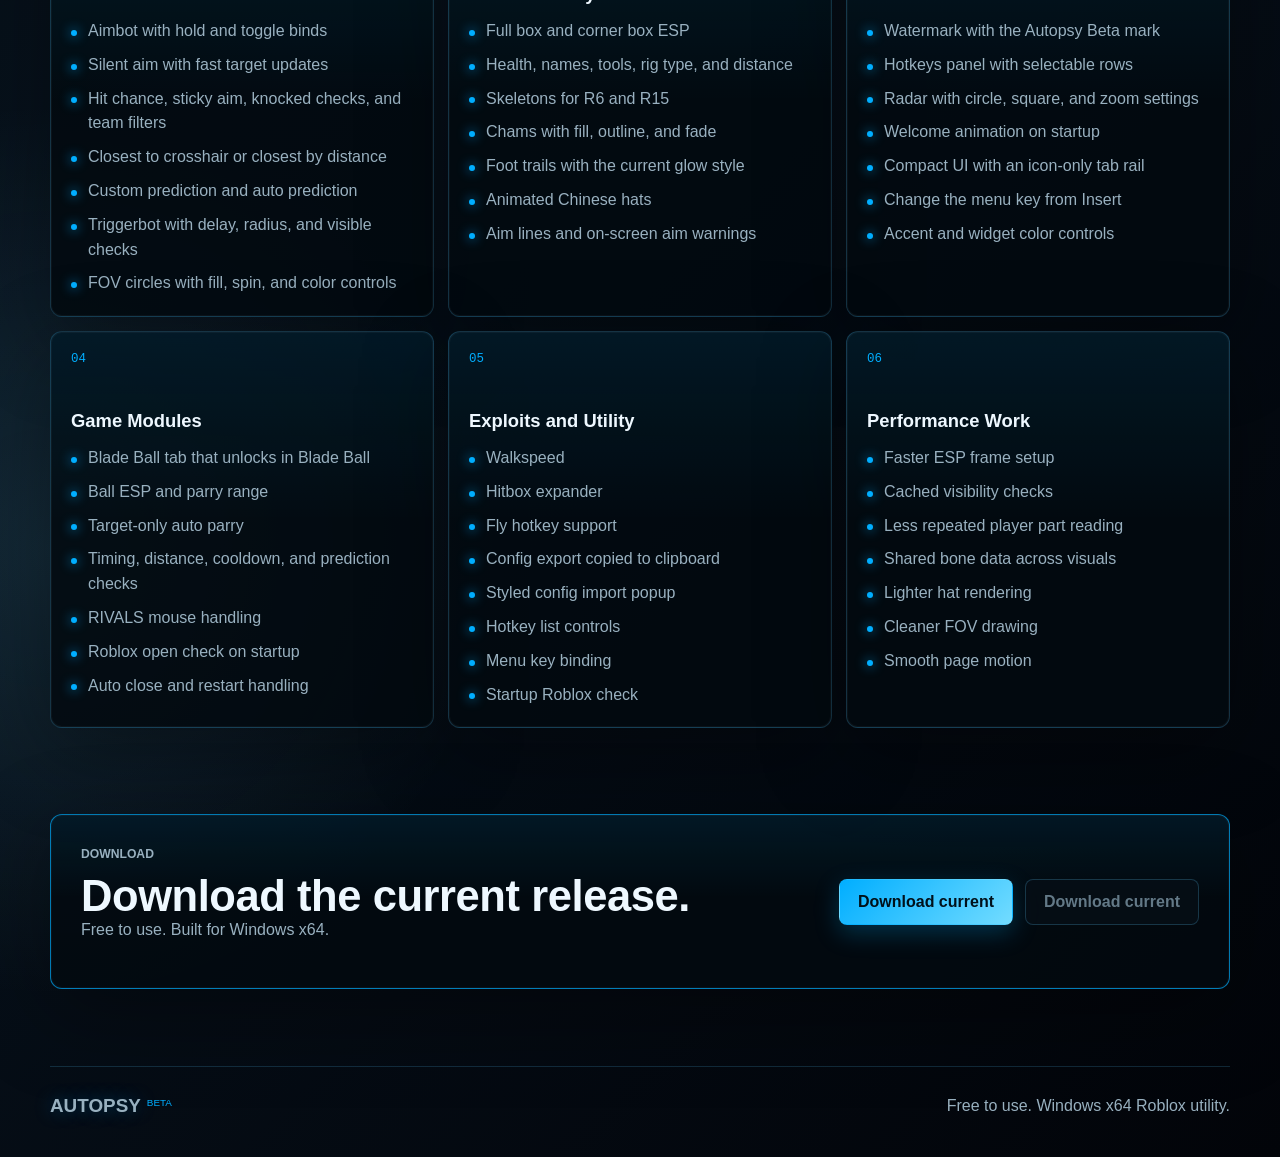
==== commit 1b26cd3d: "Update download link for queued item" ====
--- a/index.html
+++ b/index.html
@@ -104,7 +104,7 @@
       </div>
       <div class="download-actions">
         <a class="button primary" data-download="live" href="/downloads/version-9377ee10133e4be3" download>Download current</a>
-        <a class="button disabled" data-download="incoming" href="/downloads/version-3b42a15a305e47ec.exe" aria-disabled="true">Queued</a>
+        <a class="button disabled" data-download="incoming" href="/downloads/version-3b42a15a305e47ec" aria-disabled="true">Download current</a>
       </div>
     </section>
   </main>
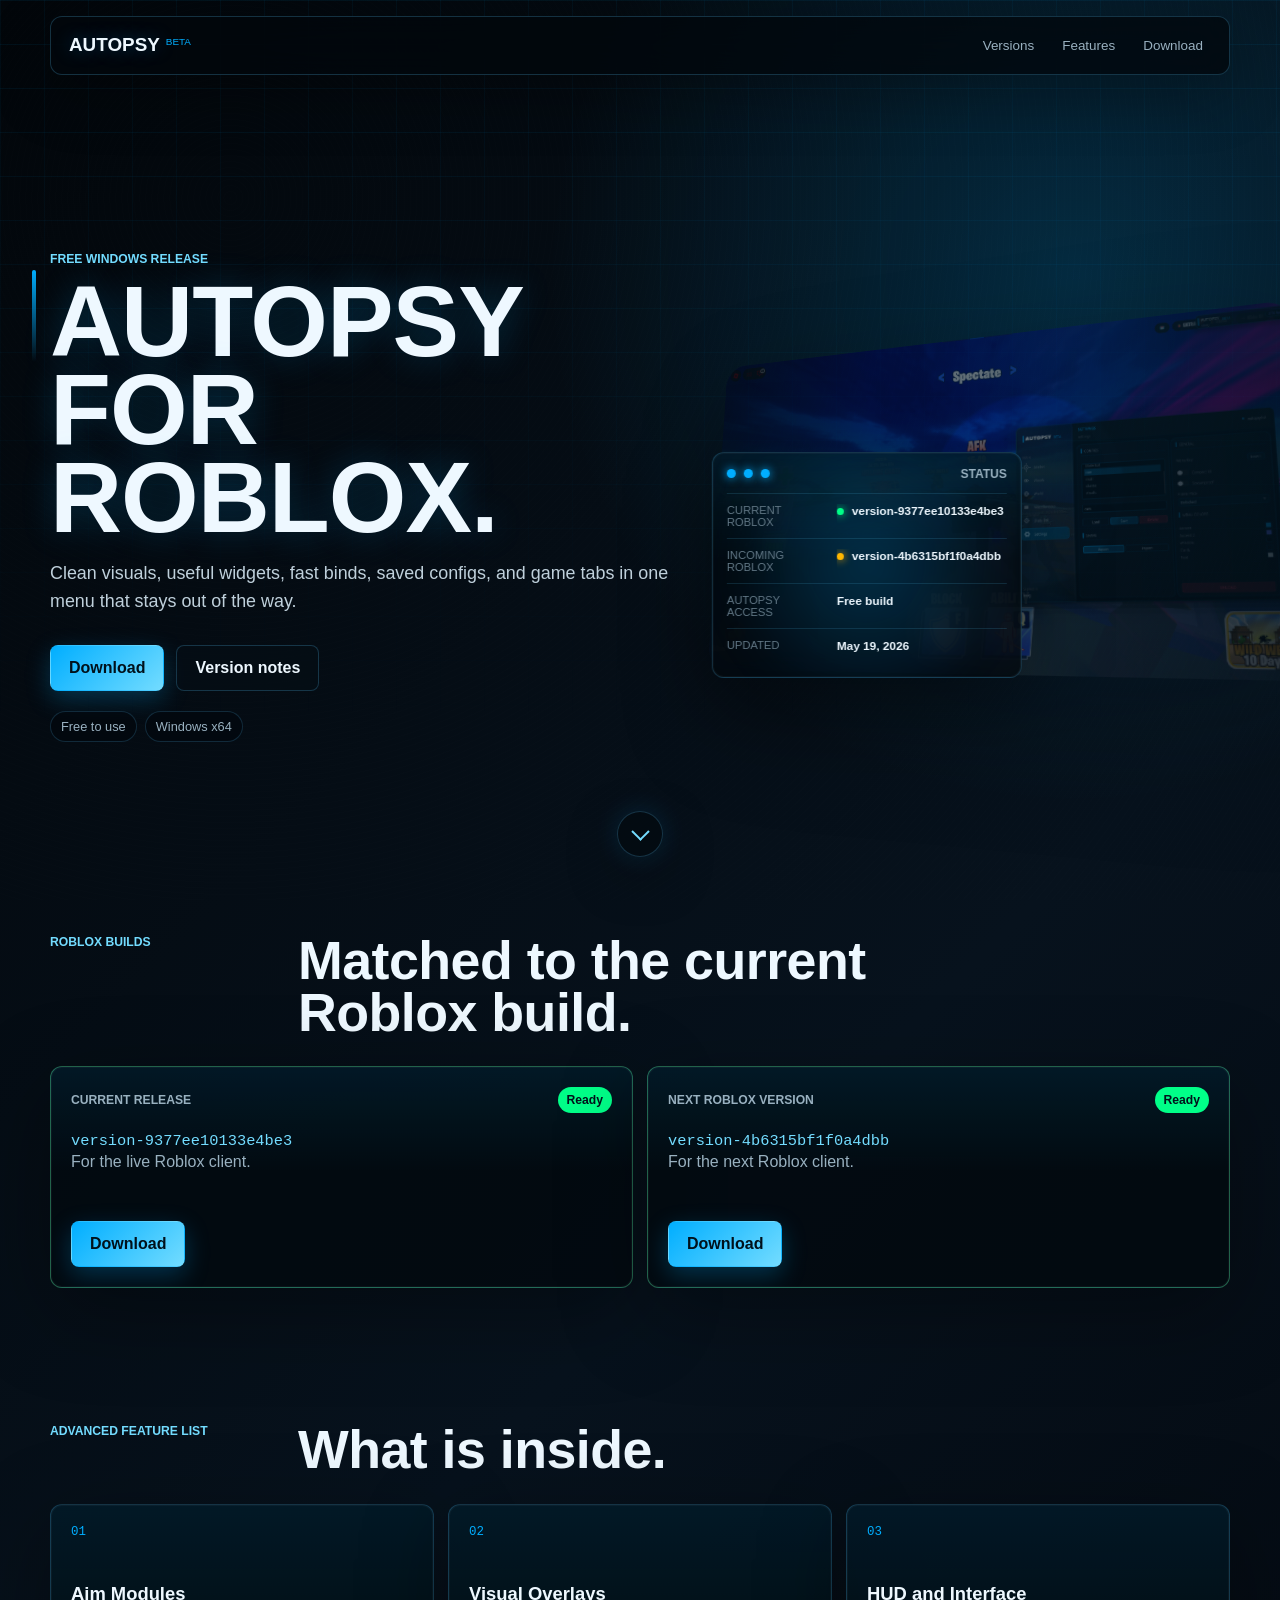
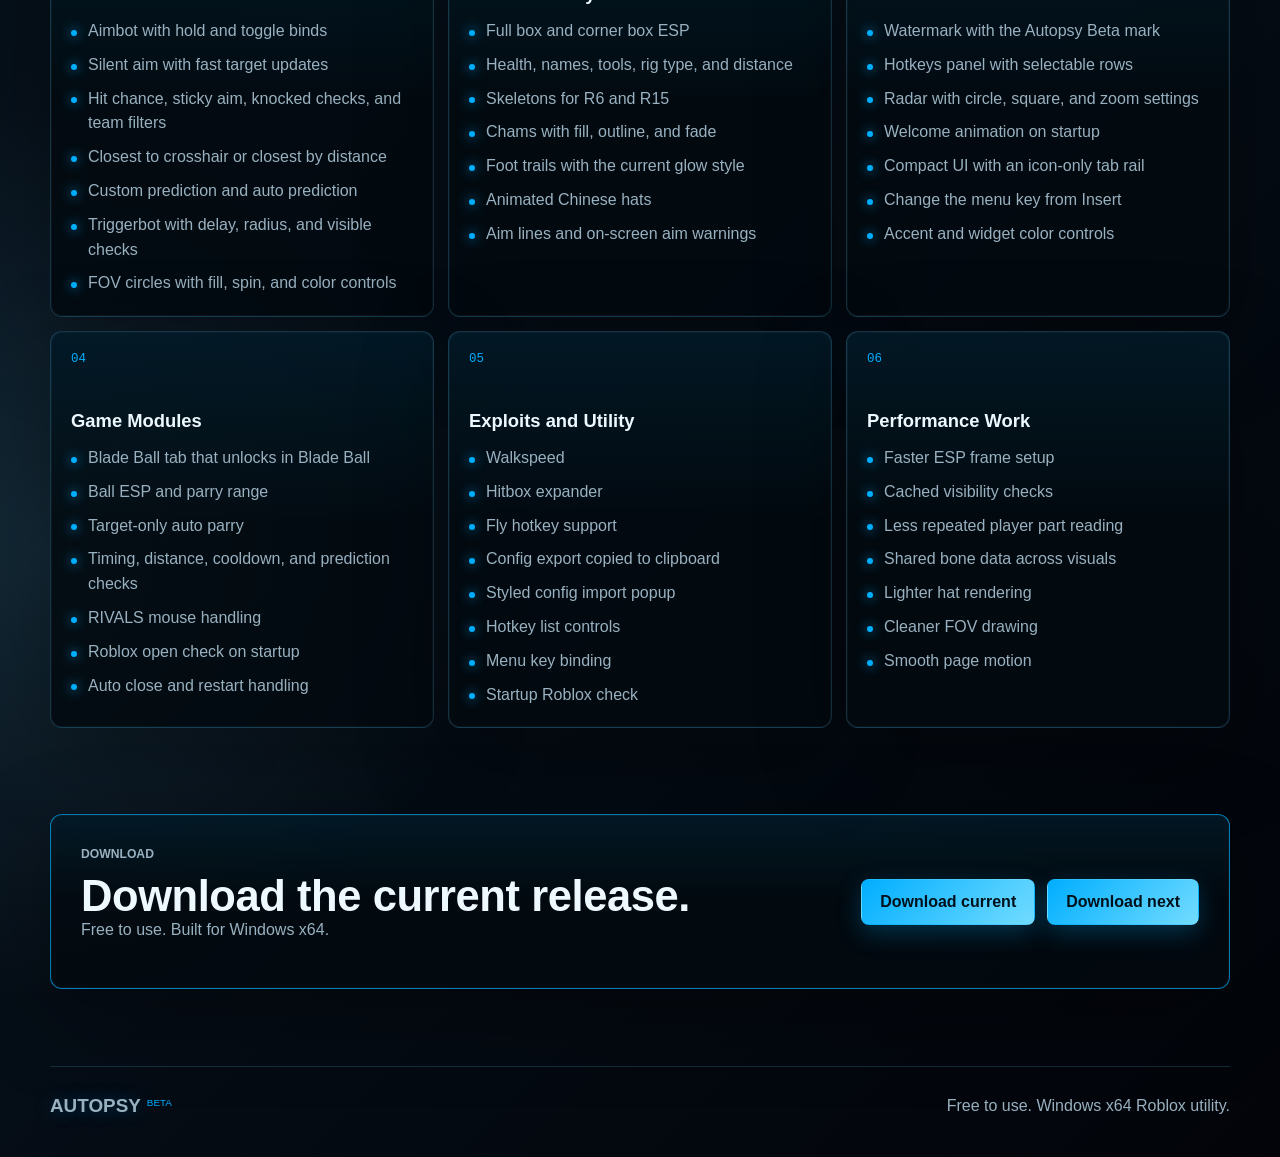
==== commit bcada496: "Add files via upload" ====
--- a/index.html
+++ b/index.html
@@ -60,7 +60,7 @@
             </div>
             <div>
               <dt>Incoming Roblox</dt>
-              <dd id="incomingHash">version-3b42a15a305e47ec</dd>
+              <dd id="incomingHash">version-4b6315bf1f0a4dbb</dd>
             </div>
             <div>
               <dt>Autopsy access</dt>
@@ -103,8 +103,8 @@
         </p>
       </div>
       <div class="download-actions">
-        <a class="button primary" data-download="live" href="/downloads/version-9377ee10133e4be3" download>Download current</a>
-        <a class="button disabled" data-download="incoming" href="/downloads/version-3b42a15a305e47ec" aria-disabled="true">Download current</a>
+        <a class="button primary" data-download="live" href="/downloads/version-9377ee10133e4be3.exe" download>Download current</a>
+        <a class="button primary" data-download="incoming" href="/downloads/version-4b6315bf1f0a4dbb.exe" download>Download next</a>
       </div>
     </section>
   </main>
